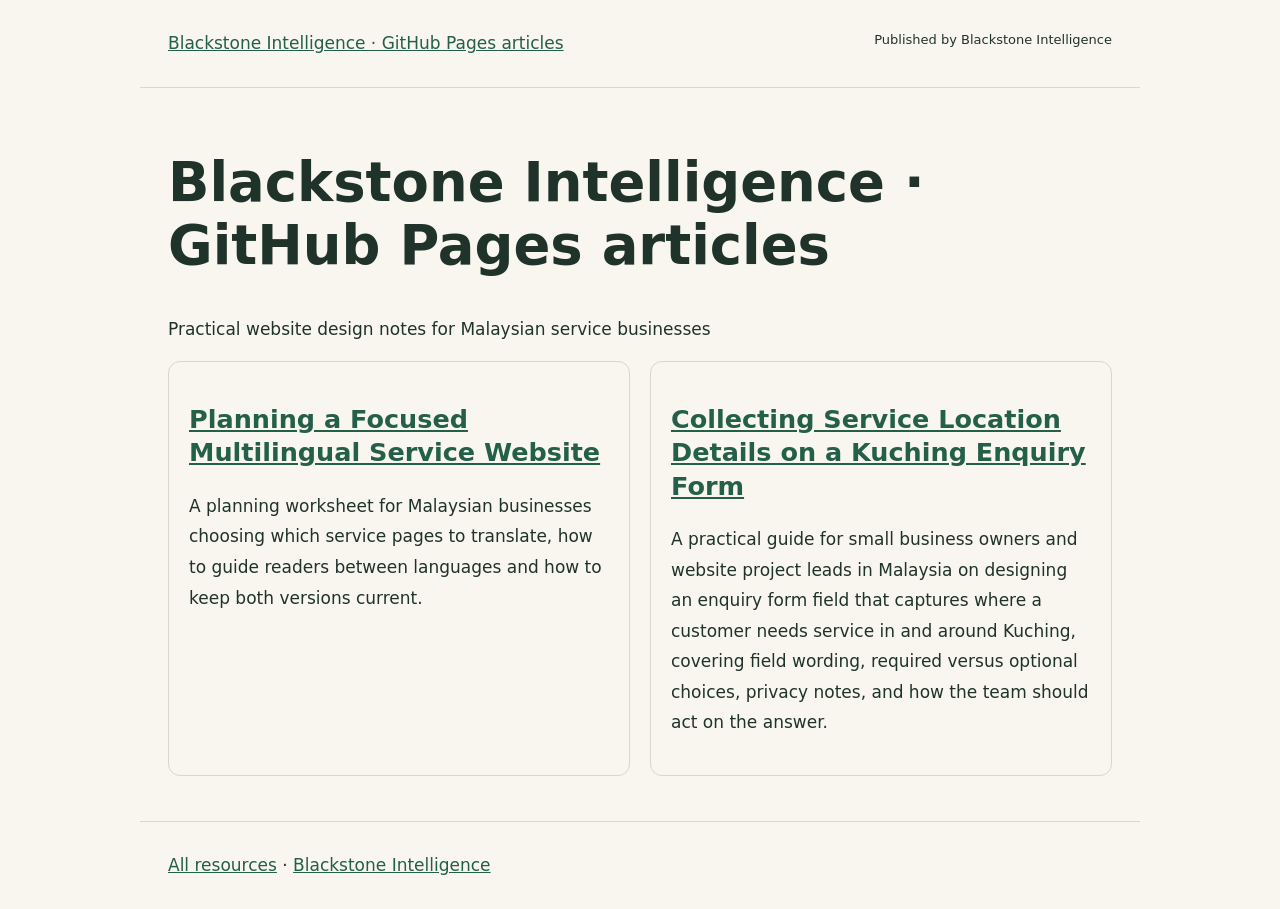
==== index.html @ 4ea301b8 "Publish website planning and enquiry form worksheets" ====
<!doctype html><html lang="en"><head><meta charset="utf-8"><meta name="viewport" content="width=device-width,initial-scale=1"><title>Blackstone Intelligence · GitHub Pages articles</title><meta name="description" content="Practical website design notes for Malaysian service businesses — resources from Blackstone Intelligence."><link rel="canonical" href="https://blackstoneai91.github.io/website-project-field-notes/index.html"><link rel="stylesheet" href="site.css"></head><body><header><a href="index.html">Blackstone Intelligence · GitHub Pages articles</a><small>Published by Blackstone Intelligence</small></header><main><h1>Blackstone Intelligence · GitHub Pages articles</h1><p>Practical website design notes for Malaysian service businesses</p><ul class="cards"><li><h2><a href="how-to-plan-a-multilingual-service-website-with-a-focused-set-of-translated.html">Planning a Focused Multilingual Service Website</a></h2><p>A planning worksheet for Malaysian businesses choosing which service pages to translate, how to guide readers between languages and how to keep both versions current.</p></li><li><h2><a href="how-to-request-service-location-details-on-a-kuching-website-enquiry-form.html">Collecting Service Location Details on a Kuching Enquiry Form</a></h2><p>A practical guide for small business owners and website project leads in Malaysia on designing an enquiry form field that captures where a customer needs service in and around Kuching, covering field wording, required versus optional choices, privacy notes, and how the team should act on the answer.</p></li></ul></main><footer><a href="index.html">All resources</a> · <a href="https://www.blackstoneintelligence.com.my/web-design-services">Blackstone Intelligence</a></footer></body></html>
---- site.css ----
*{box-sizing:border-box}body{margin:0;background:#f8f6ef;color:#20332b;font:17px/1.8 system-ui}header,main,footer{max-width:1000px;margin:auto;padding:28px}header{border-bottom:1px solid #d4d8cd;display:flex;gap:20px;justify-content:space-between}h1{font-size:clamp(2rem,5vw,3.4rem);line-height:1.15}h2{line-height:1.3}a{color:#245f49;overflow-wrap:anywhere}p{white-space:pre-line}ul{padding-left:22px}li{padding:8px 0}footer{border-top:1px solid #d4d8cd}small{font-size:13px}.cards{display:grid;grid-template-columns:repeat(auto-fit,minmax(240px,1fr));gap:20px;list-style:none;padding:0}.cards li{border:1px solid #d4d8cd;border-radius:12px;padding:20px}section{margin:30px 0}
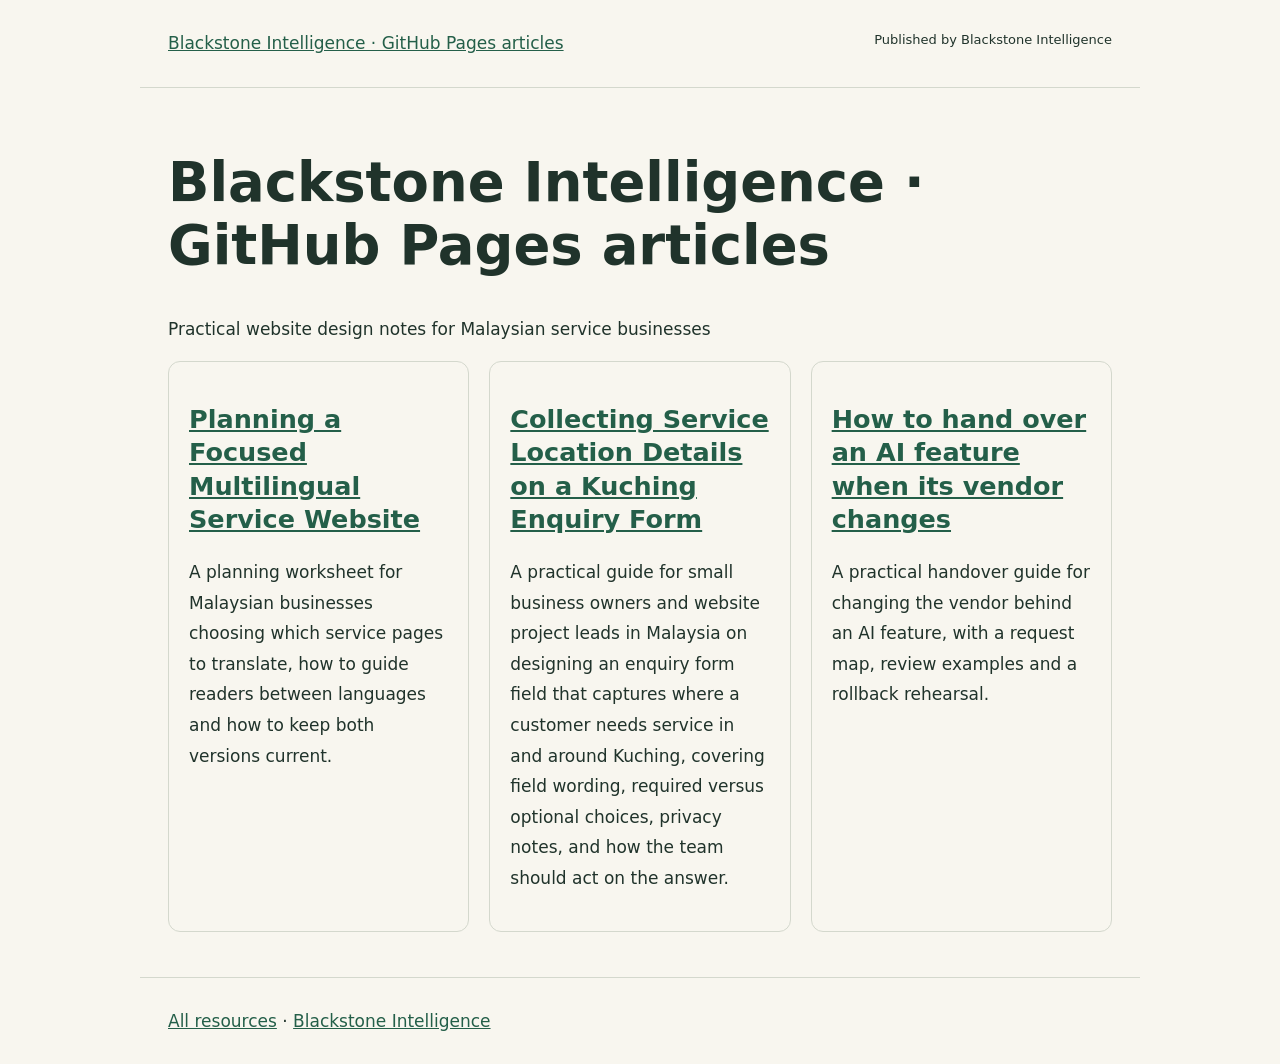
==== commit ea41b177: "Publish AI vendor handover field guide" ====
--- a/index.html
+++ b/index.html
@@ -1 +1 @@
-<!doctype html><html lang="en"><head><meta charset="utf-8"><meta name="viewport" content="width=device-width,initial-scale=1"><title>Blackstone Intelligence · GitHub Pages articles</title><meta name="description" content="Practical website design notes for Malaysian service businesses — resources from Blackstone Intelligence."><link rel="canonical" href="https://blackstoneai91.github.io/website-project-field-notes/index.html"><link rel="stylesheet" href="site.css"></head><body><header><a href="index.html">Blackstone Intelligence · GitHub Pages articles</a><small>Published by Blackstone Intelligence</small></header><main><h1>Blackstone Intelligence · GitHub Pages articles</h1><p>Practical website design notes for Malaysian service businesses</p><ul class="cards"><li><h2><a href="how-to-plan-a-multilingual-service-website-with-a-focused-set-of-translated.html">Planning a Focused Multilingual Service Website</a></h2><p>A planning worksheet for Malaysian businesses choosing which service pages to translate, how to guide readers between languages and how to keep both versions current.</p></li><li><h2><a href="how-to-request-service-location-details-on-a-kuching-website-enquiry-form.html">Collecting Service Location Details on a Kuching Enquiry Form</a></h2><p>A practical guide for small business owners and website project leads in Malaysia on designing an enquiry form field that captures where a customer needs service in and around Kuching, covering field wording, required versus optional choices, privacy notes, and how the team should act on the answer.</p></li></ul></main><footer><a href="index.html">All resources</a> · <a href="https://www.blackstoneintelligence.com.my/web-design-services">Blackstone Intelligence</a></footer></body></html>+<!doctype html><html lang="en"><head><meta charset="utf-8"><meta name="viewport" content="width=device-width,initial-scale=1"><title>Blackstone Intelligence · GitHub Pages articles</title><meta name="description" content="Practical website design notes for Malaysian service businesses — resources from Blackstone Intelligence."><link rel="canonical" href="https://blackstoneai91.github.io/website-project-field-notes/index.html"><link rel="stylesheet" href="site.css"></head><body><header><a href="index.html">Blackstone Intelligence · GitHub Pages articles</a><small>Published by Blackstone Intelligence</small></header><main><h1>Blackstone Intelligence · GitHub Pages articles</h1><p>Practical website design notes for Malaysian service businesses</p><ul class="cards"><li><h2><a href="how-to-plan-a-multilingual-service-website-with-a-focused-set-of-translated.html">Planning a Focused Multilingual Service Website</a></h2><p>A planning worksheet for Malaysian businesses choosing which service pages to translate, how to guide readers between languages and how to keep both versions current.</p></li><li><h2><a href="how-to-request-service-location-details-on-a-kuching-website-enquiry-form.html">Collecting Service Location Details on a Kuching Enquiry Form</a></h2><p>A practical guide for small business owners and website project leads in Malaysia on designing an enquiry form field that captures where a customer needs service in and around Kuching, covering field wording, required versus optional choices, privacy notes, and how the team should act on the answer.</p></li><li><h2><a href="handing-over-an-ai-feature-when-its-vendor-changes.html">How to hand over an AI feature when its vendor changes</a></h2><p>A practical handover guide for changing the vendor behind an AI feature, with a request map, review examples and a rollback rehearsal.</p></li></ul></main><footer><a href="index.html">All resources</a> · <a href="https://www.blackstoneintelligence.com.my/web-design-services">Blackstone Intelligence</a></footer></body></html>
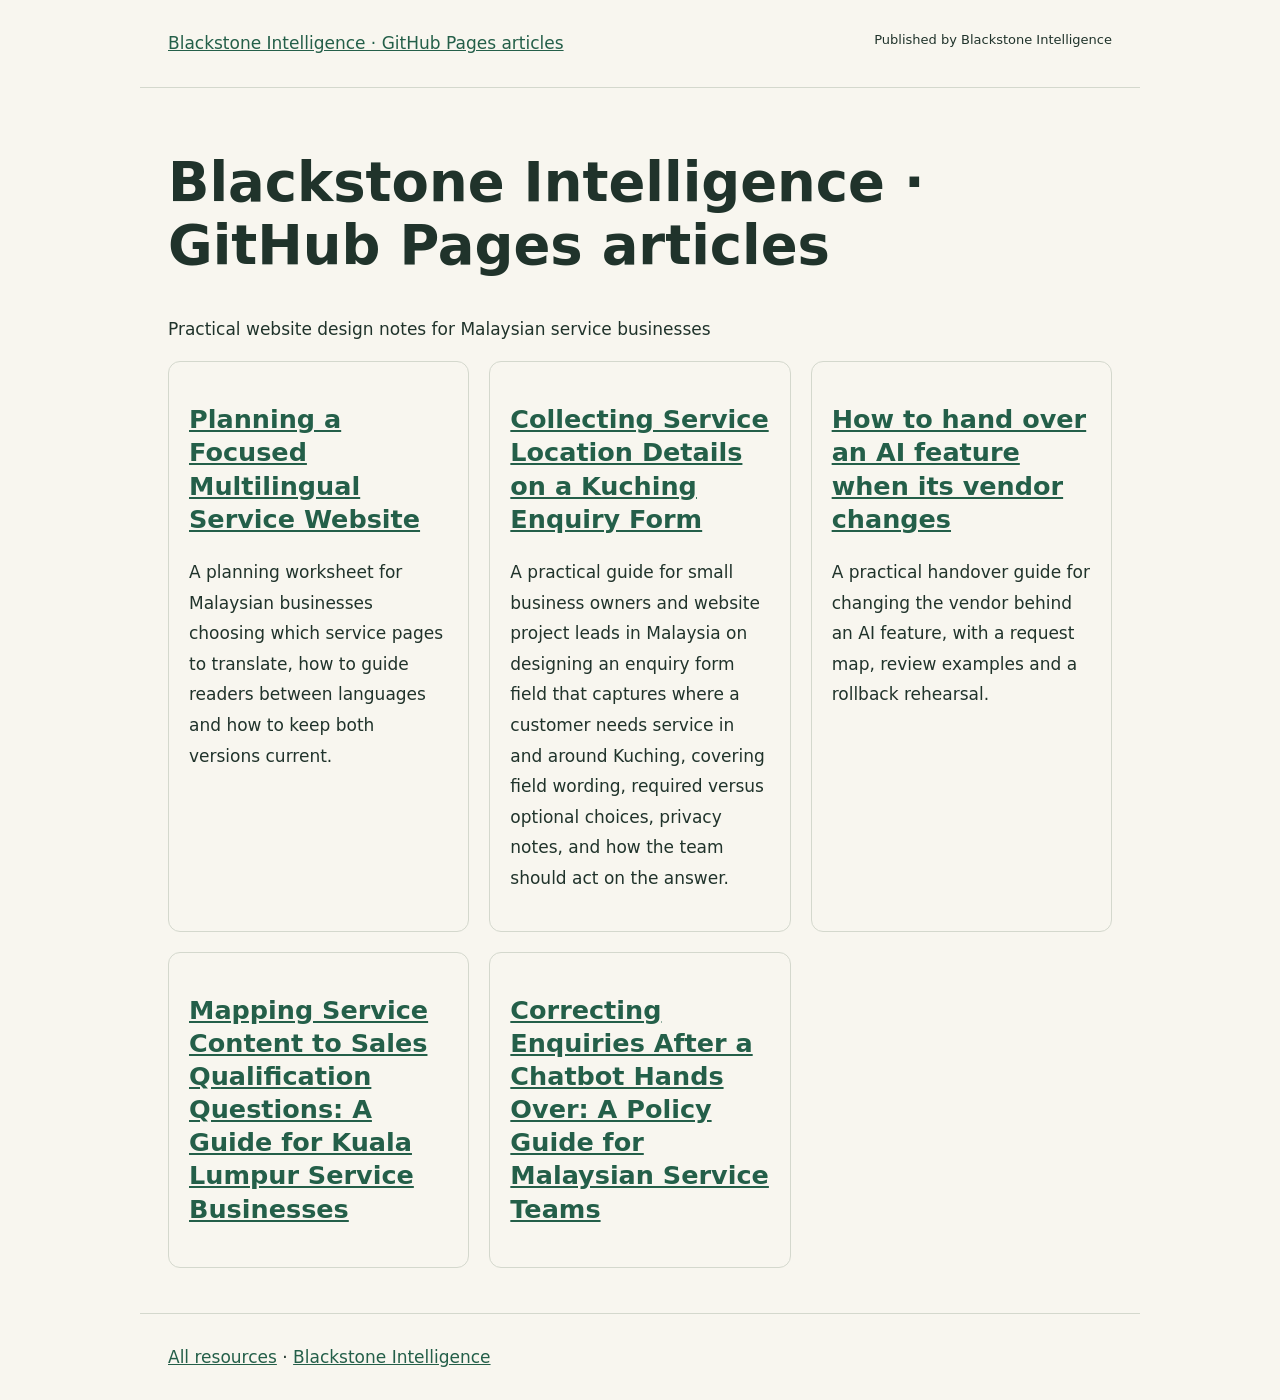
==== commit 959a5abc: "Add service marketing and customer intake planning guides" ====
--- a/index.html
+++ b/index.html
@@ -1 +1 @@
-<!doctype html><html lang="en"><head><meta charset="utf-8"><meta name="viewport" content="width=device-width,initial-scale=1"><title>Blackstone Intelligence · GitHub Pages articles</title><meta name="description" content="Practical website design notes for Malaysian service businesses — resources from Blackstone Intelligence."><link rel="canonical" href="https://blackstoneai91.github.io/website-project-field-notes/index.html"><link rel="stylesheet" href="site.css"></head><body><header><a href="index.html">Blackstone Intelligence · GitHub Pages articles</a><small>Published by Blackstone Intelligence</small></header><main><h1>Blackstone Intelligence · GitHub Pages articles</h1><p>Practical website design notes for Malaysian service businesses</p><ul class="cards"><li><h2><a href="how-to-plan-a-multilingual-service-website-with-a-focused-set-of-translated.html">Planning a Focused Multilingual Service Website</a></h2><p>A planning worksheet for Malaysian businesses choosing which service pages to translate, how to guide readers between languages and how to keep both versions current.</p></li><li><h2><a href="how-to-request-service-location-details-on-a-kuching-website-enquiry-form.html">Collecting Service Location Details on a Kuching Enquiry Form</a></h2><p>A practical guide for small business owners and website project leads in Malaysia on designing an enquiry form field that captures where a customer needs service in and around Kuching, covering field wording, required versus optional choices, privacy notes, and how the team should act on the answer.</p></li><li><h2><a href="handing-over-an-ai-feature-when-its-vendor-changes.html">How to hand over an AI feature when its vendor changes</a></h2><p>A practical handover guide for changing the vendor behind an AI feature, with a request map, review examples and a rollback rehearsal.</p></li></ul></main><footer><a href="index.html">All resources</a> · <a href="https://www.blackstoneintelligence.com.my/web-design-services">Blackstone Intelligence</a></footer></body></html>+<!doctype html><html lang="en"><head><meta charset="utf-8"><meta name="viewport" content="width=device-width,initial-scale=1"><title>Blackstone Intelligence · GitHub Pages articles</title><meta name="description" content="Practical website design notes for Malaysian service businesses — resources from Blackstone Intelligence."><link rel="canonical" href="https://blackstoneai91.github.io/website-project-field-notes/index.html"><link rel="stylesheet" href="site.css"></head><body><header><a href="index.html">Blackstone Intelligence · GitHub Pages articles</a><small>Published by Blackstone Intelligence</small></header><main><h1>Blackstone Intelligence · GitHub Pages articles</h1><p>Practical website design notes for Malaysian service businesses</p><ul class="cards"><li><h2><a href="how-to-plan-a-multilingual-service-website-with-a-focused-set-of-translated.html">Planning a Focused Multilingual Service Website</a></h2><p>A planning worksheet for Malaysian businesses choosing which service pages to translate, how to guide readers between languages and how to keep both versions current.</p></li><li><h2><a href="how-to-request-service-location-details-on-a-kuching-website-enquiry-form.html">Collecting Service Location Details on a Kuching Enquiry Form</a></h2><p>A practical guide for small business owners and website project leads in Malaysia on designing an enquiry form field that captures where a customer needs service in and around Kuching, covering field wording, required versus optional choices, privacy notes, and how the team should act on the answer.</p></li><li><h2><a href="handing-over-an-ai-feature-when-its-vendor-changes.html">How to hand over an AI feature when its vendor changes</a></h2><p>A practical handover guide for changing the vendor behind an AI feature, with a request map, review examples and a rollback rehearsal.</p></li><li><h2><a href="mapping-service-content-to-sales-qualification-questions.html">Mapping Service Content to Sales Qualification Questions: A Guide for Kuala Lumpur Service Businesses</a></h2></li><li><h2><a href="correcting-enquiries-after-a-chatbot-hands-over.html">Correcting Enquiries After a Chatbot Hands Over: A Policy Guide for Malaysian Service Teams</a></h2></li></ul></main><footer><a href="index.html">All resources</a> · <a href="https://www.blackstoneintelligence.com.my/web-design-services">Blackstone Intelligence</a></footer></body></html>
